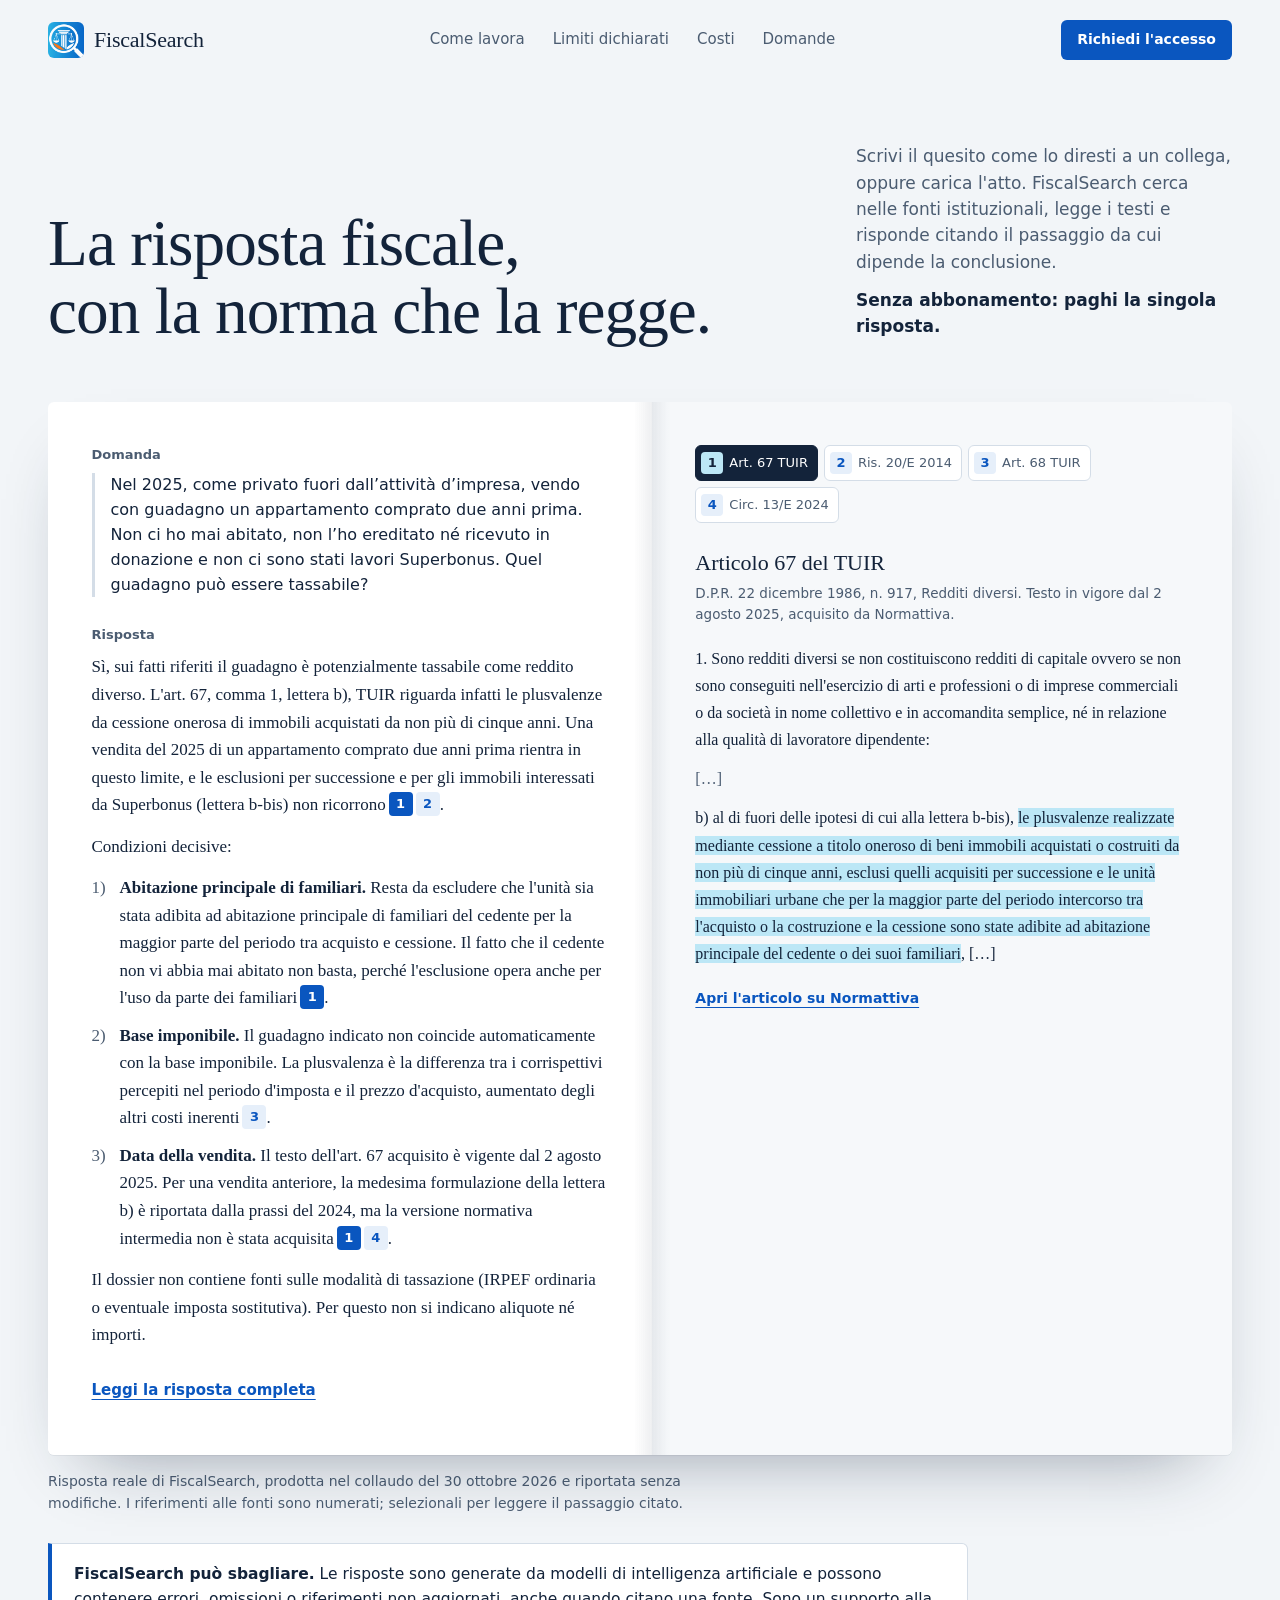
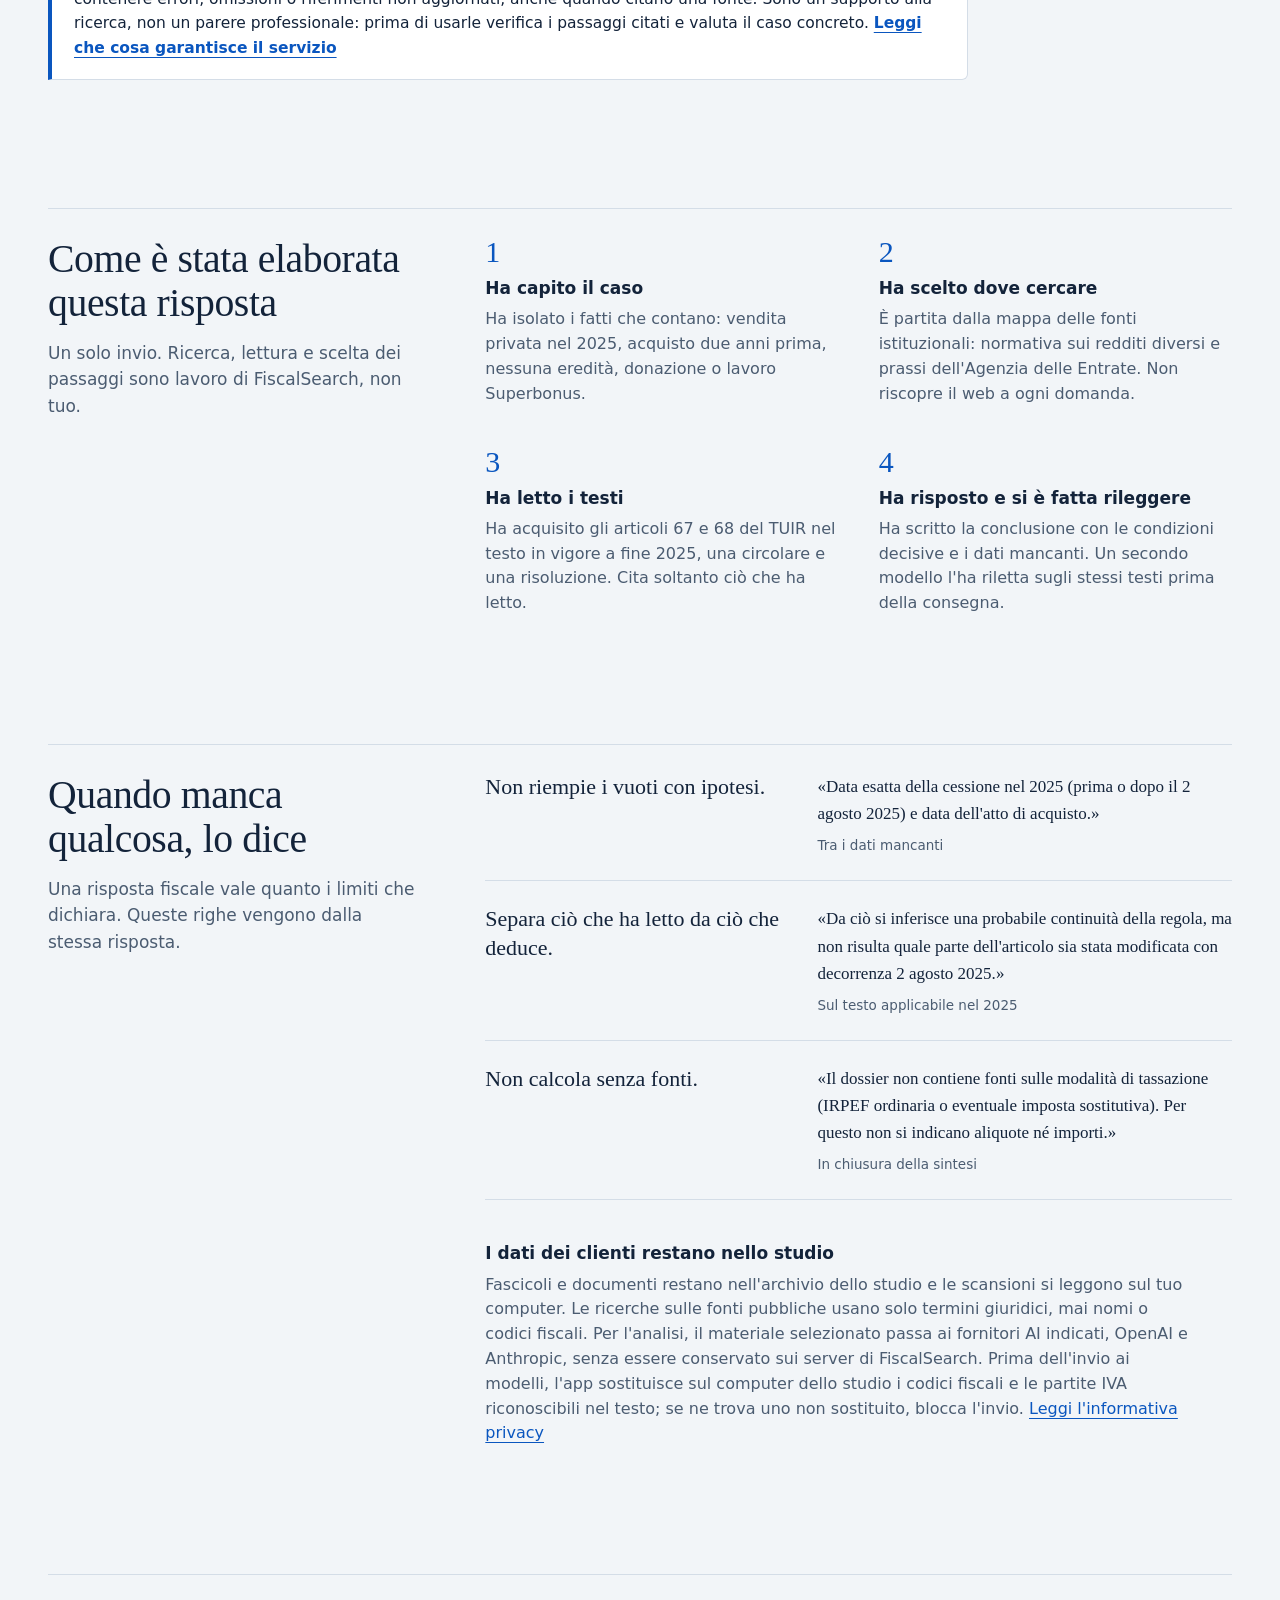
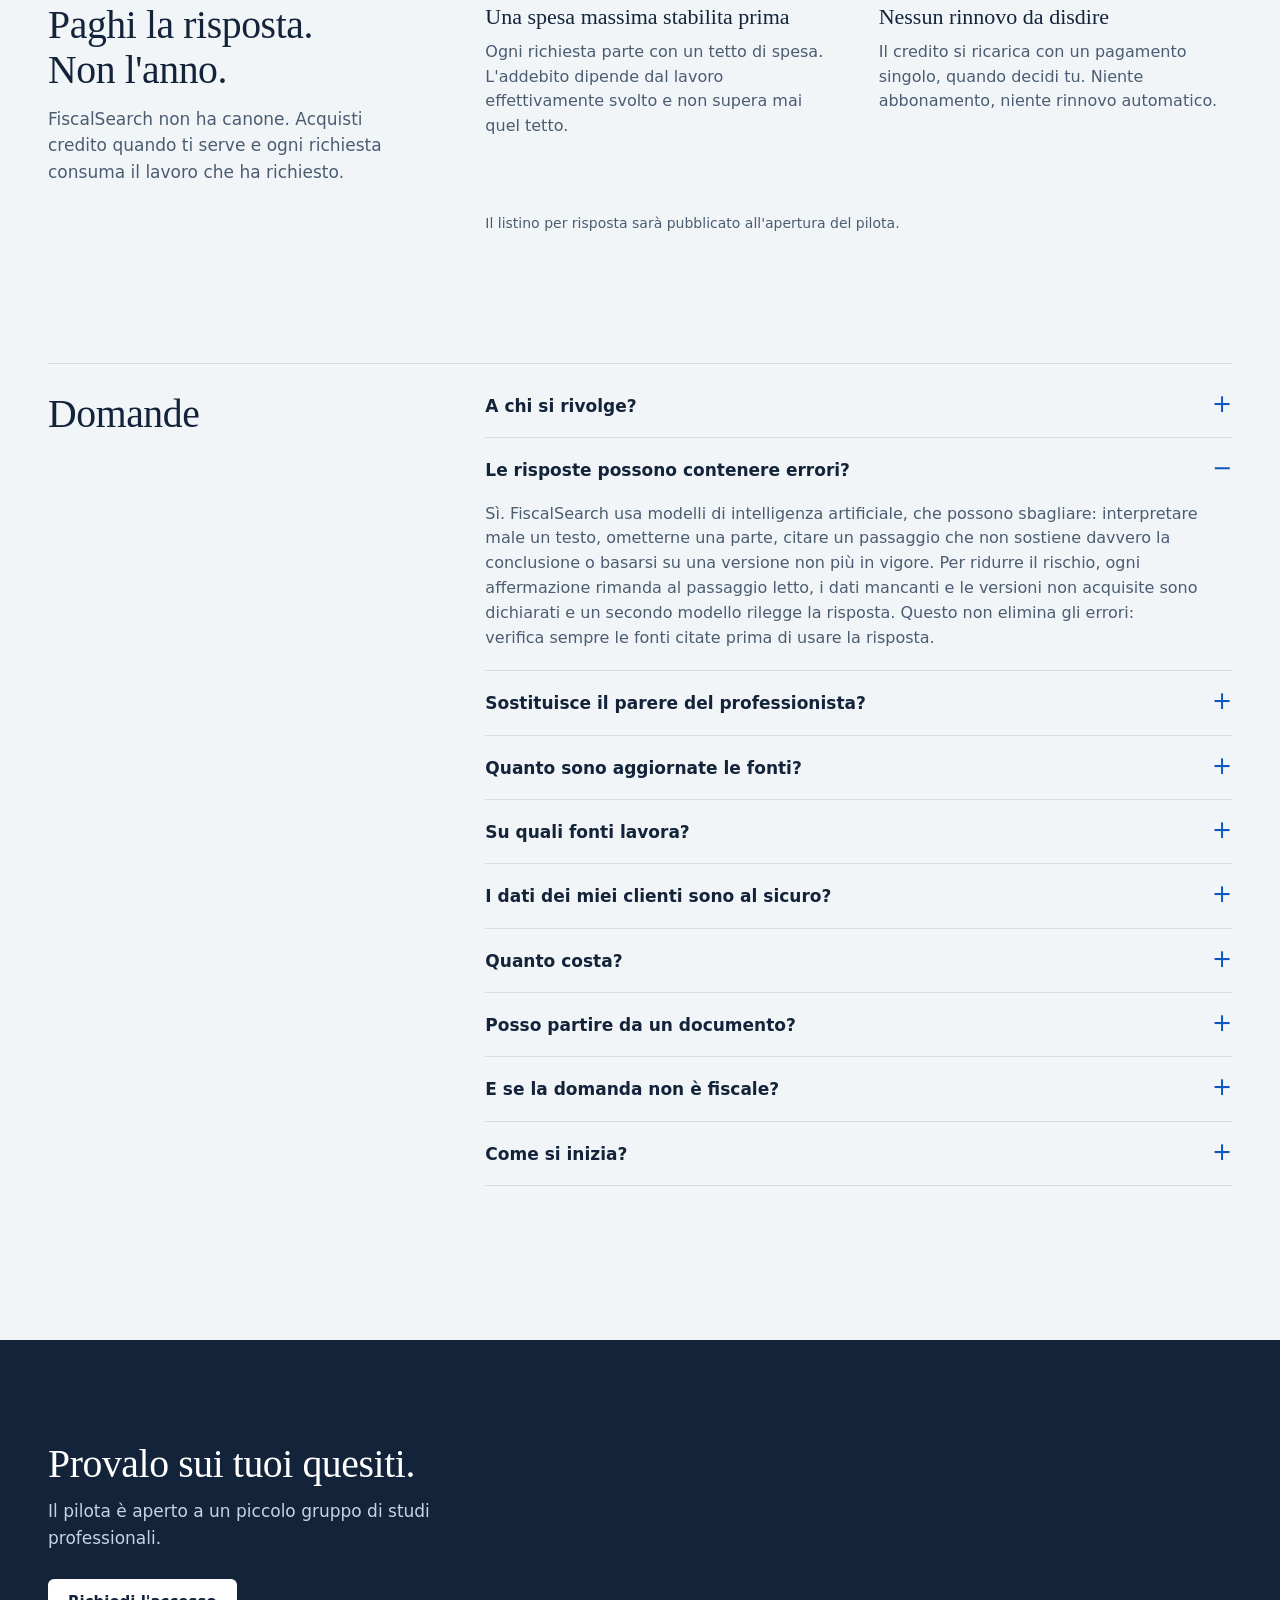
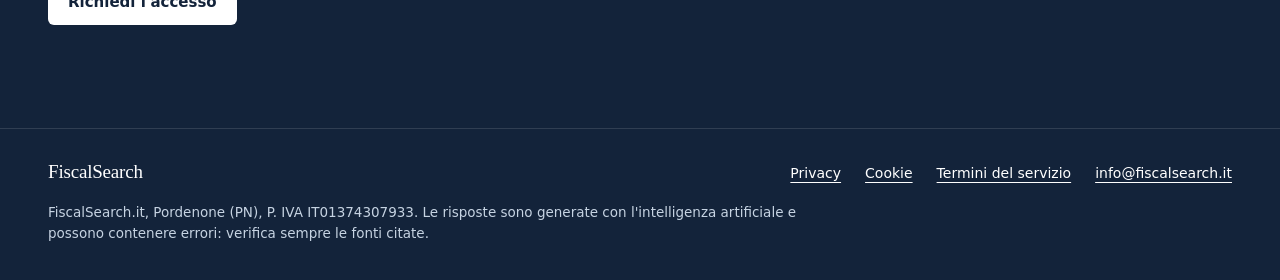
==== index.html @ 62ba6fc0 "Publish the FiscalSearch static landing" ====
<!doctype html>
<html lang="it">
<head>
  <meta charset="utf-8">
  <meta name="viewport" content="width=device-width, initial-scale=1">
  <meta name="color-scheme" content="light">
  <meta name="theme-color" content="#13233a">
  <meta name="description" content="FiscalSearch risponde ai quesiti fiscali cercando nelle fonti istituzionali e citando il passaggio di legge o di prassi da cui dipende la conclusione. Senza abbonamento.">
  <title>FiscalSearch | La risposta fiscale con la norma che la regge</title>
  <link rel="canonical" href="https://www.fiscalsearch.it/">
  <meta property="og:type" content="website">
  <meta property="og:locale" content="it_IT">
  <meta property="og:site_name" content="FiscalSearch">
  <meta property="og:title" content="FiscalSearch | La risposta fiscale con la norma che la regge">
  <meta property="og:description" content="Risposte ai quesiti fiscali con il passaggio di legge o di prassi citato accanto. Senza abbonamento.">
  <meta property="og:url" content="https://www.fiscalsearch.it/">
  <link rel="icon" href="assets/fiscalsearch.ico" sizes="any">
  <link rel="icon" href="assets/fiscalsearch-mark.png" type="image/png" sizes="256x256">
  <link rel="stylesheet" href="assets/landing.css">
  <script>document.documentElement.classList.add("js");</script>
  <script src="assets/landing.js" defer></script>
</head>
<body>
  <a class="skip-link" href="#contenuto">Vai al contenuto</a>

  <header class="site-header">
    <a class="brand" href="#inizio" aria-label="FiscalSearch, inizio pagina">
      <img src="assets/fiscalsearch-mark.png" width="36" height="36" alt="">
      <span>FiscalSearch</span>
    </a>
    <nav class="site-nav" aria-label="Sezioni della pagina">
      <a href="#metodo">Come lavora</a>
      <a href="#limiti">Limiti dichiarati</a>
      <a href="#costi">Costi</a>
      <a href="#domande">Domande</a>
    </nav>
    <a class="button button-small" href="#accesso">Richiedi l'accesso</a>
  </header>

  <main id="contenuto">
    <section class="hero" id="inizio" aria-labelledby="hero-title">
      <div class="hero-head">
        <h1 id="hero-title">La risposta fiscale,<br> con la norma che la regge.</h1>
        <div class="hero-lede">
          <p>Scrivi il quesito come lo diresti a un collega, oppure carica l'atto. FiscalSearch cerca nelle fonti istituzionali, legge i testi e risponde citando il passaggio da cui dipende la conclusione.</p>
          <p class="hero-price">Senza abbonamento: paghi la singola risposta.</p>
        </div>
      </div>

      <figure class="spread" aria-labelledby="spread-caption">
        <div class="spread-sheet">
        <article class="page page-answer" aria-label="Risposta d'esempio">
          <p class="page-label">Domanda</p>
          <blockquote class="question">
            <p>Nel 2025, come privato fuori dall’attività d’impresa, vendo con guadagno un appartamento comprato due anni prima. Non ci ho mai abitato, non l’ho ereditato né ricevuto in donazione e non ci sono stati lavori Superbonus. Quel guadagno può essere tassabile?</p>
          </blockquote>
          <p class="page-label">Risposta</p>
          <div class="answer">
            <p>Sì, sui fatti riferiti il guadagno è potenzialmente tassabile come reddito diverso. L'art. 67, comma 1, lettera b), TUIR riguarda infatti le plusvalenze da cessione onerosa di immobili acquistati da non più di cinque anni. Una vendita del 2025 di un appartamento comprato due anni prima rientra in questo limite, e le esclusioni per successione e per gli immobili interessati da Superbonus (lettera b-bis) non ricorrono<span class="cites"><button type="button" class="cite" data-source="1" aria-label="Fonte 1: articolo 67 TUIR">1</button><button type="button" class="cite" data-source="2" aria-label="Fonte 2: risoluzione 20/E del 2014">2</button></span>.</p>
            <p>Condizioni decisive:</p>
            <ol class="conditions"><li><strong>Abitazione principale di familiari.</strong> Resta da escludere che l'unità sia stata adibita ad abitazione principale di familiari del cedente per la maggior parte del periodo tra acquisto e cessione. Il fatto che il cedente non vi abbia mai abitato non basta, perché l'esclusione opera anche per l'uso da parte dei familiari<span class="cites"><button type="button" class="cite" data-source="1" aria-label="Fonte 1: articolo 67 TUIR">1</button></span>.</li><li><strong>Base imponibile.</strong> Il guadagno indicato non coincide automaticamente con la base imponibile. La plusvalenza è la differenza tra i corrispettivi percepiti nel periodo d'imposta e il prezzo d'acquisto, aumentato degli altri costi inerenti<span class="cites"><button type="button" class="cite" data-source="3" aria-label="Fonte 3: articolo 68 TUIR">3</button></span>.</li><li><strong>Data della vendita.</strong> Il testo dell'art. 67 acquisito è vigente dal 2 agosto 2025. Per una vendita anteriore, la medesima formulazione della lettera b) è riportata dalla prassi del 2024, ma la versione normativa intermedia non è stata acquisita<span class="cites"><button type="button" class="cite" data-source="1" aria-label="Fonte 1: articolo 67 TUIR">1</button><button type="button" class="cite" data-source="4" aria-label="Fonte 4: circolare 13/E del 2024">4</button></span>.</li></ol>
            <p>Il dossier non contiene fonti sulle modalità di tassazione (IRPEF ordinaria o eventuale imposta sostitutiva). Per questo non si indicano aliquote né importi.</p>
          </div>
          <button type="button" class="text-button" data-open="risposta-completa">Leggi la risposta completa</button>
        </article>

        <aside class="page page-source" id="fonte" aria-label="Fonti citate">
          <div class="source-tabs" role="tablist" aria-label="Fonti citate nella risposta">
            <button type="button" role="tab" id="tab-1" data-source="1" aria-selected="true" aria-controls="fonte-1"><span>1</span>Art. 67 TUIR</button>
            <button type="button" role="tab" id="tab-2" data-source="2" aria-selected="false" aria-controls="fonte-2" tabindex="-1"><span>2</span>Ris. 20/E 2014</button>
            <button type="button" role="tab" id="tab-3" data-source="3" aria-selected="false" aria-controls="fonte-3" tabindex="-1"><span>3</span>Art. 68 TUIR</button>
            <button type="button" role="tab" id="tab-4" data-source="4" aria-selected="false" aria-controls="fonte-4" tabindex="-1"><span>4</span>Circ. 13/E 2024</button>
          </div>

          <section class="source" id="fonte-1" role="tabpanel" aria-labelledby="tab-1" tabindex="0">
            <h3>Articolo 67 del TUIR</h3>
            <p class="source-meta">D.P.R. 22 dicembre 1986, n. 917, Redditi diversi. Testo in vigore dal 2 agosto 2025, acquisito da Normattiva.</p>
            <div class="law" lang="it">
              <p>1. Sono redditi diversi se non costituiscono redditi di capitale ovvero se non sono conseguiti nell'esercizio di arti e professioni o di imprese commerciali o da società in nome collettivo e in accomandita semplice, né in relazione alla qualità di lavoratore dipendente:</p>
              <p class="elision">[…]</p>
              <p>b) al di fuori delle ipotesi di cui alla lettera b-bis), <mark class="hl">le plusvalenze realizzate mediante cessione a titolo oneroso di beni immobili acquistati o costruiti da non più di cinque anni, esclusi quelli acquisiti per successione e le unità immobiliari urbane che per la maggior parte del periodo intercorso tra l'acquisto o la costruzione e la cessione sono state adibite ad abitazione principale del cedente o dei suoi familiari</mark>, […]</p>
            </div>
            <a class="source-link" href="https://www.normattiva.it/atto/caricaArticolo?art.versione=35&amp;art.idGruppo=7&amp;art.flagTipoArticolo=0&amp;art.codiceRedazionale=086U0917&amp;art.idArticolo=67&amp;art.idSottoArticolo=1&amp;art.idSottoArticolo1=10&amp;art.dataPubblicazioneGazzetta=1986-12-31&amp;art.progressivo=0&amp;" target="_blank" rel="noopener noreferrer">Apri l'articolo su Normattiva<span class="sr-only">, si apre in una nuova scheda</span></a>
          </section>

          <section class="source" id="fonte-2" role="tabpanel" aria-labelledby="tab-2" tabindex="0" hidden>
            <h3>Risoluzione n. 20/E del 14 febbraio 2014</h3>
            <p class="source-meta">Agenzia delle Entrate, pagina 6. Tassazione degli atti di risoluzione per mutuo consenso di una donazione.</p>
            <div class="law" lang="it">
              <p>Al riguardo, occorre, infatti, tener presente che, ai fini delle cessioni immobiliari, l’articolo 67, comma 1, lettera b), del TUIR, include fra i redditi diversi le plusvalenze realizzate mediante cessione a titolo oneroso di beni immobili acquistati o costruiti da non più di cinque anni, esclusi quelli acquisiti per successione, e purché le unità immobiliari urbane non siano state adibite ad abitazione principale del cedente o dei suoi familiari per la maggior parte del periodo intercorso fra l’acquisto, la costruzione e la cessione dell’immobile.</p>
              <p>Pertanto, determinare il momento dal quale decorrono gli effetti del ‘mutuo consenso’ ha una diretta incidenza sul momento in cui si considera acquisito l’immobile e, di conseguenza, <mark class="hl">sul calcolo del quinquennio di possesso trascorso il quale la plusvalenza immobiliare non è più soggetta a tassazione</mark>.</p>
            </div>
            <a class="source-link" href="https://www.agenziaentrate.gov.it/portale/documents/20143/303935/Risoluzione+20E+del+14+febbraio+2014_RIS+20e+del+14+02+14.pdf/0e5fd9b3-ec19-ecf3-5e16-4f3f5903809f" target="_blank" rel="noopener noreferrer">Apri la risoluzione (PDF)<span class="sr-only">, si apre in una nuova scheda</span></a>
          </section>

          <section class="source" id="fonte-3" role="tabpanel" aria-labelledby="tab-3" tabindex="0" hidden>
            <h3>Articolo 68 del TUIR</h3>
            <p class="source-meta">D.P.R. 22 dicembre 1986, n. 917, Plusvalenze. Testo in vigore dal 1° gennaio 2025, acquisito da Normattiva.</p>
            <div class="law" lang="it">
              <p>1. Le plusvalenze di cui alle lettere a), b) e b-bis) del comma 1 dell'articolo 67 sono costituite <mark class="hl">dalla differenza tra i corrispettivi percepiti nel periodo di imposta e il prezzo di acquisto o il costo di costruzione del bene ceduto, aumentato di ogni altro costo inerente al bene medesimo</mark>. […]</p>
            </div>
            <a class="source-link" href="https://www.normattiva.it/atto/caricaArticolo?art.versione=16&amp;art.idGruppo=7&amp;art.flagTipoArticolo=0&amp;art.codiceRedazionale=086U0917&amp;art.idArticolo=68&amp;art.idSottoArticolo=1&amp;art.idSottoArticolo1=10&amp;art.dataPubblicazioneGazzetta=1986-12-31&amp;art.progressivo=0&amp;" target="_blank" rel="noopener noreferrer">Apri l'articolo su Normattiva<span class="sr-only">, si apre in una nuova scheda</span></a>
          </section>

          <section class="source" id="fonte-4" role="tabpanel" aria-labelledby="tab-4" tabindex="0" hidden>
            <h3>Circolare n. 13/E del 13 giugno 2024</h3>
            <p class="source-meta">Agenzia delle Entrate, plusvalenze e Superbonus dopo la legge di bilancio 2024. Citata alle pagine 4, 5 e 9; qui la pagina 4.</p>
            <div class="law" lang="it">
              <p>[…] con il comma 64, lettera a), numero 1), è stabilito che la previsione dell’articolo 67, comma 1, lettera b), del TUIR – secondo cui costituiscono plusvalenze imponibili, tra le altre, quelle <mark class="hl">«realizzate mediante cessione a titolo oneroso di beni immobili acquistati o costruiti da non più di cinque anni»</mark> – si applica solo alle ipotesi diverse da quelle riconducibili alla nuova lettera b-bis), descritta nel punto successivo, del predetto articolo […]</p>
            </div>
            <a class="source-link" href="https://www.agenziaentrate.gov.it/portale/documents/20143/6193294/Circolare+plusvalenze+superbonus+n.+13+del+13+giugno+2024_.pdf/6aea10c1-d402-3204-eb3e-b8a64422a43d" target="_blank" rel="noopener noreferrer">Apri la circolare (PDF)<span class="sr-only">, si apre in una nuova scheda</span></a>
          </section>
        </aside>
        </div>

        <figcaption id="spread-caption">Risposta reale di FiscalSearch, prodotta nel collaudo del 30 ottobre 2026 e riportata senza modifiche. I riferimenti alle fonti sono numerati; selezionali per leggere il passaggio citato.</figcaption>
      </figure>

      <p class="disclaimer" role="note"><strong>FiscalSearch può sbagliare.</strong> Le risposte sono generate da modelli di intelligenza artificiale e possono contenere errori, omissioni o riferimenti non aggiornati, anche quando citano una fonte. Sono un supporto alla ricerca, non un parere professionale: prima di usarle verifica i passaggi citati e valuta il caso concreto. <a href="termini.html#risposte">Leggi che cosa garantisce il servizio</a></p>
    </section>

    <section class="section method" id="metodo" aria-labelledby="method-title">
      <div class="section-intro">
        <h2 id="method-title">Come è stata elaborata questa risposta</h2>
        <p>Un solo invio. Ricerca, lettura e scelta dei passaggi sono lavoro di FiscalSearch, non tuo.</p>
      </div>
      <ol class="steps">
        <li>
          <h3>Ha capito il caso</h3>
          <p>Ha isolato i fatti che contano: vendita privata nel 2025, acquisto due anni prima, nessuna eredità, donazione o lavoro Superbonus.</p>
        </li>
        <li>
          <h3>Ha scelto dove cercare</h3>
          <p>È partita dalla mappa delle fonti istituzionali: normativa sui redditi diversi e prassi dell'Agenzia delle Entrate. Non riscopre il web a ogni domanda.</p>
        </li>
        <li>
          <h3>Ha letto i testi</h3>
          <p>Ha acquisito gli articoli 67 e 68 del TUIR nel testo in vigore a fine 2025, una circolare e una risoluzione. Cita soltanto ciò che ha letto.</p>
        </li>
        <li>
          <h3>Ha risposto e si è fatta rileggere</h3>
          <p>Ha scritto la conclusione con le condizioni decisive e i dati mancanti. Un secondo modello l'ha riletta sugli stessi testi prima della consegna.</p>
        </li>
      </ol>
    </section>

    <section class="section limits" id="limiti" aria-labelledby="limits-title">
      <div class="section-intro">
        <h2 id="limits-title">Quando manca qualcosa, lo dice</h2>
        <p>Una risposta fiscale vale quanto i limiti che dichiara. Queste righe vengono dalla stessa risposta.</p>
      </div>
      <dl class="limits-list">
        <div>
          <dt>Non riempie i vuoti con ipotesi.</dt>
          <dd><q>Data esatta della cessione nel 2025 (prima o dopo il 2 agosto 2025) e data dell'atto di acquisto.</q><span>Tra i dati mancanti</span></dd>
        </div>
        <div>
          <dt>Separa ciò che ha letto da ciò che deduce.</dt>
          <dd><q>Da ciò si inferisce una probabile continuità della regola, ma non risulta quale parte dell'articolo sia stata modificata con decorrenza 2 agosto 2025.</q><span>Sul testo applicabile nel 2025</span></dd>
        </div>
        <div>
          <dt>Non calcola senza fonti.</dt>
          <dd><q>Il dossier non contiene fonti sulle modalità di tassazione (IRPEF ordinaria o eventuale imposta sostitutiva). Per questo non si indicano aliquote né importi.</q><span>In chiusura della sintesi</span></dd>
        </div>
      </dl>
      <div class="privacy">
        <h3>I dati dei clienti restano nello studio</h3>
        <p>Fascicoli e documenti restano nell'archivio dello studio e le scansioni si leggono sul tuo computer. Le ricerche sulle fonti pubbliche usano solo termini giuridici, mai nomi o codici fiscali. Per l'analisi, il materiale selezionato passa ai fornitori AI indicati, OpenAI e Anthropic, senza essere conservato sui server di FiscalSearch. Prima dell'invio ai modelli, l'app sostituisce sul computer dello studio i codici fiscali e le partite IVA riconoscibili nel testo; se ne trova uno non sostituito, blocca l'invio. <a href="privacy.html">Leggi l'informativa privacy</a></p>
      </div>
    </section>

    <section class="section costs" id="costi" aria-labelledby="costs-title">
      <div class="section-intro">
        <h2 id="costs-title">Paghi la risposta. Non l'anno.</h2>
        <p>FiscalSearch non ha canone. Acquisti credito quando ti serve e ogni richiesta consuma il lavoro che ha richiesto.</p>
      </div>
      <div class="cost-facts">
        <div>
          <h3>Una spesa massima stabilita prima</h3>
          <p>Ogni richiesta parte con un tetto di spesa. L'addebito dipende dal lavoro effettivamente svolto e non supera mai quel tetto.</p>
        </div>
        <div>
          <h3>Nessun rinnovo da disdire</h3>
          <p>Il credito si ricarica con un pagamento singolo, quando decidi tu. Niente abbonamento, niente rinnovo automatico.</p>
        </div>
      </div>
      <p class="cost-note">Il listino per risposta sarà pubblicato all'apertura del pilota.</p>
    </section>

    <section class="section faq" id="domande" aria-labelledby="faq-title">
      <div class="section-intro">
        <h2 id="faq-title">Domande</h2>
      </div>
      <div class="faq-list">
        <details name="faq">
          <summary>A chi si rivolge?</summary>
          <p>A Commercialisti, Avvocati e Consulenti del Lavoro che devono rispondere a un quesito fiscale con fonti verificabili. Il primo ambito è il diritto tributario italiano, con le fonti europee collegate. Il servizio è riservato a chi opera con partita IVA.</p>
        </details>
        <details name="faq" open>
          <summary>Le risposte possono contenere errori?</summary>
          <p>Sì. FiscalSearch usa modelli di intelligenza artificiale, che possono sbagliare: interpretare male un testo, ometterne una parte, citare un passaggio che non sostiene davvero la conclusione o basarsi su una versione non più in vigore. Per ridurre il rischio, ogni affermazione rimanda al passaggio letto, i dati mancanti e le versioni non acquisite sono dichiarati e un secondo modello rilegge la risposta. Questo non elimina gli errori: verifica sempre le fonti citate prima di usare la risposta.</p>
        </details>
        <details name="faq">
          <summary>Sostituisce il parere del professionista?</summary>
          <p>No. Prepara una risposta motivata e indica dove controllarla; la valutazione finale e la responsabilità verso il cliente restano del Professionista. Se la usi per un incarico, ricorda che la legge 132/2025, all'articolo 13, chiede di informare il cliente dell'uso di sistemi di intelligenza artificiale.</p>
        </details>
        <details name="faq">
          <summary>Quanto sono aggiornate le fonti?</summary>
          <p>Le norme sono lette dalle fonti ufficiali con la versione e la data di riferimento, per esempio «testo in vigore dal 2 agosto 2025». Se la versione applicabile alla data del caso non è stata acquisita, la risposta lo dice. Nessun archivio è garantito aggiornato al giorno: controlla la data indicata accanto a ogni fonte.</p>
        </details>
        <details name="faq">
          <summary>Su quali fonti lavora?</summary>
          <p>Normattiva e Gazzetta Ufficiale, Agenzia delle Entrate, Dipartimento delle Finanze, Agenzia delle Dogane e dei Monopoli, Agenzia delle Entrate-Riscossione, Corte costituzionale, Corte dei conti, giustizia tributaria di merito ed EUR-Lex. Ogni risposta dichiara quali testi ha letto e quali non ha potuto acquisire.</p>
        </details>
        <details name="faq">
          <summary>I dati dei miei clienti sono al sicuro?</summary>
          <p>Fascicoli e documenti restano nell'archivio sul computer dello studio. Per l'analisi, il quesito e i passaggi selezionati passano ai fornitori AI tramite le loro API commerciali, senza essere conservati sui server di FiscalSearch. Prima dell'invio ai modelli, l'app sostituisce sul computer dello studio i codici fiscali e le partite IVA riconoscibili nel testo; se ne trova uno non sostituito, blocca l'invio. Nomi e altri dati restano nel testo inviato. Le ricerche sulle fonti pubbliche usano solo termini giuridici. Ruoli, fornitori e tempi di conservazione sono descritti nell'<a href="privacy.html">informativa privacy</a>.</p>
        </details>
        <details name="faq">
          <summary>Quanto costa?</summary>
          <p>Paghi a consumo, con credito prepagato e senza abbonamento. Ogni richiesta ha un tetto di spesa e l'addebito non lo supera mai; una richiesta che si interrompe prima di interrogare i modelli non costa nulla. Il listino sarà pubblicato all'apertura del pilota.</p>
        </details>
        <details name="faq">
          <summary>Posso partire da un documento?</summary>
          <p>Sì: carichi l'atto o la scansione e scrivi che cosa ti serve. La lettura avviene sul tuo computer. Date e importi letti restano da confermare e non vengono adottati in automatico.</p>
        </details>
        <details name="faq">
          <summary>E se la domanda non è fiscale?</summary>
          <p>FiscalSearch la legge, si ferma e lo dice, senza avviare la ricerca.</p>
        </details>
        <details name="faq">
          <summary>Come si inizia?</summary>
          <p>Il pilota è aperto a un piccolo gruppo di studi. Scrivi a <a href="mailto:info@fiscalsearch.it">info@fiscalsearch.it</a>: ti rispondiamo con le istruzioni per installare l'app e acquistare il primo credito.</p>
        </details>
      </div>
    </section>

    <section class="access" id="accesso" aria-labelledby="access-title">
      <h2 id="access-title">Provalo sui tuoi quesiti.</h2>
      <p>Il pilota è aperto a un piccolo gruppo di studi professionali.</p>
      <a class="button button-light" href="mailto:info@fiscalsearch.it?subject=Accesso%20al%20pilota%20FiscalSearch">Richiedi l'accesso</a>
    </section>
  </main>

  <footer class="site-footer">
    <div class="footer-main">
      <a class="footer-brand" href="#inizio">FiscalSearch</a>
      <nav aria-label="Informazioni legali e contatti">
        <a href="privacy.html">Privacy</a>
        <a href="cookie.html">Cookie</a>
        <a href="termini.html">Termini del servizio</a>
        <a href="mailto:info@fiscalsearch.it">info@fiscalsearch.it</a>
      </nav>
    </div>
    <p class="footer-note">FiscalSearch.it, Pordenone (PN), P. IVA IT01374307933. Le risposte sono generate con l'intelligenza artificiale e possono contenere errori: verifica sempre le fonti citate.</p>
  </footer>

  <dialog class="full-answer" id="risposta-completa" aria-labelledby="full-answer-title">
    <div class="dialog-head">
      <h2 id="full-answer-title">Risposta completa</h2>
      <form method="dialog"><button class="text-button" type="submit">Chiudi</button></form>
    </div>
    <div class="dialog-body">
      <p class="dialog-question">Nel 2025, come privato fuori dall’attività d’impresa, vendo con guadagno un appartamento comprato due anni prima. Non ci ho mai abitato, non l’ho ereditato né ricevuto in donazione e non ci sono stati lavori Superbonus. Quel guadagno può essere tassabile?</p>
      <div class="answer answer-full">
            <p>Sì, sui fatti riferiti il guadagno è potenzialmente tassabile come reddito diverso. L'art. 67, comma 1, lettera b), TUIR riguarda infatti le plusvalenze da cessione onerosa di immobili acquistati da non più di cinque anni. Una vendita del 2025 di un appartamento comprato due anni prima rientra in questo limite, e le esclusioni per successione e per gli immobili interessati da Superbonus (lettera b-bis) non ricorrono<sup class="ref" title="articolo 67 TUIR e risoluzione 20/E del 2014">1, 2</sup>.</p>
            <p>Condizioni decisive:</p>
            <ol class="conditions"><li><strong>Abitazione principale di familiari.</strong> Resta da escludere che l'unità sia stata adibita ad abitazione principale di familiari del cedente per la maggior parte del periodo tra acquisto e cessione. Il fatto che il cedente non vi abbia mai abitato non basta, perché l'esclusione opera anche per l'uso da parte dei familiari<sup class="ref" title="articolo 67 TUIR">1</sup>.</li><li><strong>Base imponibile.</strong> Il guadagno indicato non coincide automaticamente con la base imponibile. La plusvalenza è la differenza tra i corrispettivi percepiti nel periodo d'imposta e il prezzo d'acquisto, aumentato degli altri costi inerenti<sup class="ref" title="articolo 68 TUIR">3</sup>.</li><li><strong>Data della vendita.</strong> Il testo dell'art. 67 acquisito è vigente dal 2 agosto 2025. Per una vendita anteriore, la medesima formulazione della lettera b) è riportata dalla prassi del 2024, ma la versione normativa intermedia non è stata acquisita<sup class="ref" title="articolo 67 TUIR e circolare 13/E del 2024">1, 4</sup>.</li></ol>
            <p>Il dossier non contiene fonti sulle modalità di tassazione (IRPEF ordinaria o eventuale imposta sostitutiva). Per questo non si indicano aliquote né importi.</p>
            <h3>Rientro della vendita nella fattispecie imponibile (art. 67, comma 1, lett. b, TUIR)</h3>
            <p>Regola documentata: sono redditi diversi, se non conseguiti nell'esercizio di imprese commerciali, arti e professioni o in relazione alla qualità di lavoratore dipendente, le plusvalenze realizzate mediante cessione a titolo oneroso di beni immobili acquistati o costruiti da non più di cinque anni<sup class="ref" title="articolo 67 TUIR">1</sup>. La regola vale al di fuori delle ipotesi della lettera b-bis), che riguarda gli immobili su cui sono stati eseguiti interventi Superbonus.</p>
            <p>Sono esclusi:</p>
            <ul><li>gli immobili acquisiti per successione;</li><li>le unità immobiliari urbane adibite ad abitazione principale del cedente o dei suoi familiari per la maggior parte del periodo tra acquisto o costruzione e cessione.</li></ul>
            <p>La prassi dell'Agenzia collega al momento dell'acquisto la decorrenza del quinquennio, trascorso il quale la plusvalenza non è più soggetta a tassazione<sup class="ref" title="risoluzione 20/E del 2014">2</sup>.</p>
            <p>Applicazione ai fatti dichiarati dall'utente:</p>
            <ul><li>vendita privata, fuori dall'attività d'impresa;</li><li>acquisto a titolo oneroso circa due anni prima;</li><li>nessuna successione o donazione, quindi non rileva la regola sulla decorrenza dal donante;</li><li>nessun intervento Superbonus, quindi si applica la lettera b) e non la b-bis).</li></ul>
            <p>Il requisito temporale risulta soddisfatto. L'unica esclusione ancora aperta è quella dell'abitazione principale di familiari, perché l'utente riferisce solo di non avervi abitato personalmente.</p>
            <p>Conseguenza pratica: se l'immobile non è stato abitazione principale di familiari per la maggior parte del periodo di possesso, la plusvalenza è imponibile come reddito diverso. Se invece lo è stato, opera l'esclusione e il guadagno non rientra nella lettera b).</p>
            <h3>Determinazione della plusvalenza e periodo d'imposta (art. 68, comma 1, TUIR)</h3>
            <p>Regola documentata: per le plusvalenze della lettera b), la base è la differenza tra i corrispettivi percepiti nel periodo d'imposta e il prezzo di acquisto o il costo di costruzione, aumentato di ogni altro costo inerente al bene<sup class="ref" title="articolo 68 TUIR">3</sup>. La regola speciale sul costo del donante non rileva, perché l'immobile è stato acquistato a titolo oneroso. Non rilevano nemmeno le regole sulle spese Superbonus, che riguardano la sola lettera b-bis).</p>
            <p>Applicazione: il guadagno indicato dal cliente va ricostruito su base documentale, cioè prezzo di cessione percepito meno prezzo d'acquisto e costi inerenti al bene. Il riferimento ai corrispettivi «percepiti nel periodo d'imposta» rende rilevante anche il momento dell'incasso.</p>
            <p>Inferenza dal testo: se parte del prezzo fosse incassata dopo il 2025, la quota imputabile al periodo d'imposta 2025 andrebbe verificata.</p>
            <p>Conseguenza pratica: servono atto di acquisto, atto di vendita, prove degli incassi e giustificativi dei costi inerenti. Quali costi siano qualificabili come «inerenti» non è specificato dalle evidenze acquisite.</p>
            <h3>Testo applicabile nel 2025</h3>
            <p>Il testo dell'art. 67 acquisito è indicato come vigente dal 2 agosto 2025 al 31 dicembre 2025<sup class="ref" title="articolo 67 TUIR">1</sup>. Il testo dell'art. 68 è indicato come vigente dal 1° gennaio 2025 al 31 dicembre 2025<sup class="ref" title="articolo 68 TUIR">3</sup>.</p>
            <p>Per una cessione tra il 1° gennaio e il 1° agosto 2025, la versione dell'art. 67 allora vigente non è nel dossier. La circolare dell'Agenzia del 2024 riporta per la lettera b) la stessa formulazione rilevante del testo acquisito, introdotta con la legge di bilancio 2024: quinquennio, esclusione per successione e per abitazione principale del cedente o dei familiari<sup class="ref" title="circolare 13/E del 2024">4</sup>. Da ciò si inferisce una probabile continuità della regola, ma non risulta quale parte dell'articolo sia stata modificata con decorrenza 2 agosto 2025.</p>
            <p>Conseguenza pratica: per vendite dal 2 agosto 2025 la conclusione poggia direttamente sul testo acquisito. Per vendite anteriori è sostenuta dalla prassi, ma va confermata con la versione storica della norma. Il nuovo Testo unico delle imposte sui redditi si applica, secondo il registro, dal 2027 e non incide su una cessione del 2025.</p>
            <h3>Dati mancanti</h3>
            <ul><li>Se l'appartamento sia stato adibito ad abitazione principale di familiari del cedente per la maggior parte del periodo tra acquisto e cessione.</li><li>Data esatta della cessione nel 2025 (prima o dopo il 2 agosto 2025) e data dell'atto di acquisto.</li><li>Corrispettivi effettivamente percepiti nel 2025, prezzo d'acquisto e costi inerenti documentati.</li></ul>
            <h3>Alternative</h3>
            <ul><li>Immobile mai adibito ad abitazione principale di familiari per la maggior parte del periodo: la plusvalenza, determinata ai sensi dell'art. 68, è reddito diverso imponibile<sup class="ref" title="articolo 67 TUIR e articolo 68 TUIR">1, 3</sup>.</li><li>Immobile adibito ad abitazione principale di familiari per la maggior parte del periodo tra acquisto e cessione: opera l'esclusione della lettera b) e la plusvalenza non è imponibile a questo titolo<sup class="ref" title="articolo 67 TUIR">1</sup>.</li></ul>
            <h3>Passi successivi</h3>
            <ul><li>Accertare l'eventuale uso dell'immobile come abitazione principale di familiari e la durata di tale uso rispetto al periodo di possesso.</li><li>Acquisire atti di acquisto e vendita, prova degli incassi e giustificativi dei costi inerenti per determinare la plusvalenza.</li><li>Confrontare la data della cessione con il testo dell'art. 67 TUIR vigente a quella data.</li><li>Verificare la disciplina delle modalità di tassazione (IRPEF ordinaria o imposta sostitutiva) prima di quantificare l'imposta.</li></ul>
      </div>
      <h3>Fonti citate</h3>
      <ol class="dialog-sources">
        <li>Articolo 67 del TUIR, testo in vigore dal 2 agosto 2025 (Normattiva).</li>
        <li>Agenzia delle Entrate, risoluzione n. 20/E del 14 febbraio 2014, pagina 6.</li>
        <li>Articolo 68 del TUIR, testo in vigore dal 1° gennaio 2025 (Normattiva).</li>
        <li>Agenzia delle Entrate, circolare n. 13/E del 13 giugno 2024, pagine 4, 5 e 9.</li>
      </ol>
      <p class="dialog-note">Risposta prodotta nel collaudo del 30 ottobre 2026 e riportata senza modifiche; i riferimenti alle fonti sono numerati. Come ogni risposta generata con l'intelligenza artificiale, può contenere errori e va verificata sulle fonti prima dell'uso.</p>
    </div>
  </dialog>
</body>
</html>
---- assets/landing.css ----
:root {
  --paper: #f2f5f8;
  --sheet: #ffffff;
  --law: #f6f8fa;
  --ink: #13233a;
  --ink-soft: #4b5c71;
  --rule: #d4dde7;
  --blue: #0a56bf;
  --blue-deep: #083f8e;
  --blue-tint: #e6effa;
  --marker: #bce7f6;
  --focus: #0b7c99;
  --serif: Georgia, "Times New Roman", Times, serif;
  --sans: "Segoe UI", system-ui, -apple-system, "Helvetica Neue", Arial, sans-serif;
  --gutter: clamp(16px, 4vw, 48px);
  --width: 1240px;
  --answer-share: 51%;
}

* { box-sizing: border-box; }
html { scroll-behavior: smooth; scroll-padding-top: 16px; -webkit-text-size-adjust: 100%; }
body { margin: 0; background: var(--paper); color: var(--ink); font: 16px/1.55 var(--sans); }
h1, h2, h3, p, ol, ul, dl, dd, blockquote, figure { margin: 0; }
ol, ul { padding: 0; }
a { color: var(--blue); text-underline-offset: 4px; }
a:hover { color: var(--blue-deep); }
button { font: inherit; color: inherit; cursor: pointer; }
img { display: block; }
:focus-visible { outline: 3px solid var(--focus); outline-offset: 2px; }
::selection { background: var(--blue-tint); }
[hidden] { display: none !important; }
.sr-only { position: absolute; width: 1px; height: 1px; overflow: hidden; clip-path: inset(50%); white-space: nowrap; }
.skip-link { position: fixed; top: 10px; left: 10px; z-index: 20; padding: 10px 16px; border-radius: 6px; background: var(--ink); color: #fff; transform: translateY(-160%); }
.skip-link:focus { transform: none; color: #fff; }

.button {
  display: inline-flex;
  align-items: center;
  justify-content: center;
  min-height: 46px;
  padding: 0 20px;
  border-radius: 6px;
  background: var(--blue);
  color: #fff;
  font-weight: 600;
  font-size: 15px;
  text-decoration: none;
  white-space: nowrap;
}
.button:hover { background: var(--blue-deep); color: #fff; }
.button-small { min-height: 40px; padding: 0 16px; font-size: 14px; }
.button-light { background: #fff; color: var(--ink); }
.button-light:hover { background: var(--blue-tint); color: var(--ink); }
.text-button { padding: 10px 0; border: 0; background: none; color: var(--blue); font-weight: 600; font-size: 15px; text-decoration: underline; text-underline-offset: 4px; }
.text-button:hover { color: var(--blue-deep); }

/* Header */
.site-header {
  display: flex;
  align-items: center;
  justify-content: space-between;
  gap: 24px;
  width: min(100% - 2 * var(--gutter), var(--width));
  margin: 0 auto;
  padding: 18px 0;
}
.brand { display: inline-flex; align-items: center; gap: 10px; color: var(--ink); text-decoration: none; }
.brand:hover { color: var(--ink); }
.brand img { width: 36px; height: 36px; border-radius: 6px; }
.brand span, .footer-brand { font-family: var(--serif); font-size: 22px; letter-spacing: -0.01em; }
.site-nav { display: flex; gap: 28px; }
.site-nav a { padding: 10px 0; color: var(--ink-soft); font-size: 15px; text-decoration: none; }
.site-nav a:hover { color: var(--ink); text-decoration: underline; }

/* Hero */
.hero { width: min(100% - 2 * var(--gutter), var(--width)); margin: 0 auto; padding-top: clamp(28px, 5vw, 64px); }
.hero-head { display: grid; grid-template-columns: minmax(0, 8fr) minmax(0, 4fr); align-items: end; gap: 24px 56px; }
.hero h1 {
  font-family: var(--serif);
  font-weight: 400;
  font-size: clamp(38px, 5.1vw, 68px);
  line-height: 1.04;
  letter-spacing: -0.015em;
  text-wrap: balance;
}
.hero-lede { padding-bottom: 6px; color: var(--ink-soft); font-size: 17px; }
.hero-lede p { max-width: 40ch; }
.hero-price { margin-top: 12px; color: var(--ink); font-weight: 600; }

/* The spread: answer on the left, cited law on the right */
.spread { margin-top: clamp(32px, 4.5vw, 56px); }
.spread-sheet {
  position: relative;
  display: grid;
  grid-template-columns: var(--answer-share) 1fr;
  border-radius: 6px;
  background: linear-gradient(to right, var(--sheet) 0 var(--answer-share), var(--law) var(--answer-share));
  box-shadow: 0 1px 0 rgba(19, 35, 58, 0.06), 0 34px 70px -38px rgba(19, 35, 58, 0.45);
}
.spread-sheet::after {
  position: absolute;
  top: 0;
  bottom: 0;
  left: var(--answer-share);
  width: 36px;
  margin-left: -18px;
  background: linear-gradient(to right, transparent, rgba(19, 35, 58, 0.07) 50%, transparent);
  content: "";
  pointer-events: none;
}
.page { min-width: 0; padding: clamp(24px, 3.4vw, 48px); }
.page > * { max-width: 68ch; }
.page-label { margin-bottom: 8px; color: var(--ink-soft); font-size: 13px; font-weight: 600; }
.question { margin-bottom: 28px; padding-left: 16px; border-left: 3px solid var(--rule); font-size: 16px; line-height: 1.55; }
.answer { font-family: var(--serif); font-size: 17px; line-height: 1.62; }
.answer p + p, .answer p + ol, .answer ol + p, .answer p + ul, .answer ul + p { margin-top: 14px; }
.answer ol.conditions { counter-reset: condition; list-style: none; }
.answer ol.conditions li { position: relative; padding-left: 28px; counter-increment: condition; }
.answer ol.conditions li + li { margin-top: 10px; }
.answer ol.conditions li::before { position: absolute; left: 0; color: var(--ink-soft); content: counter(condition) ")"; }
.page-answer .text-button { margin-top: 20px; }

.cites { white-space: nowrap; }
.cite {
  min-width: 24px;
  height: 24px;
  margin-left: 3px;
  padding: 0 6px;
  border: 0;
  border-radius: 4px;
  background: var(--blue-tint);
  color: var(--blue);
  font: 700 13px/24px var(--sans);
  vertical-align: 0.15em;
  transition: background-color 200ms ease, color 200ms ease;
}
.cite:hover { background: #d3e2f7; }
.cite.is-active { background: var(--blue); color: #fff; }

.page-source { align-self: start; position: sticky; top: 16px; }
.source-tabs { display: flex; flex-wrap: wrap; gap: 6px; margin-bottom: 26px; }
.source-tabs [role="tab"] {
  display: inline-flex;
  align-items: center;
  gap: 6px;
  min-height: 36px;
  padding: 0 9px 0 5px;
  border: 1px solid var(--rule);
  border-radius: 6px;
  background: var(--sheet);
  color: var(--ink-soft);
  font-size: 13px;
}
.source-tabs [role="tab"] span { display: inline-grid; place-items: center; width: 22px; height: 22px; border-radius: 4px; background: var(--blue-tint); color: var(--blue); font-weight: 700; }
.source-tabs [role="tab"]:hover { border-color: var(--ink-soft); color: var(--ink); }
.source-tabs [aria-selected="true"] { border-color: var(--ink); background: var(--ink); color: #fff; }
.source-tabs [aria-selected="true"]:hover { color: #fff; }
.source-tabs [aria-selected="true"] span { background: var(--marker); color: var(--ink); }
.source h3 { font-family: var(--serif); font-size: 22px; font-weight: 400; line-height: 1.25; }
.source-meta { margin-top: 6px; color: var(--ink-soft); font-size: 13.5px; }
.law { margin-top: 20px; font-family: var(--serif); font-size: 16px; line-height: 1.7; }
.law p + p { margin-top: 12px; }
.law .elision { color: var(--ink-soft); }
.source-link { display: inline-block; margin-top: 20px; font-size: 14px; font-weight: 600; }

.hl {
  padding: 1px 0;
  background-color: transparent;
  background-image: linear-gradient(var(--marker), var(--marker));
  background-repeat: no-repeat;
  background-size: 100% 100%;
  color: inherit;
}
.js .source .hl { background-size: 0% 100%; transition: background-size 1500ms cubic-bezier(0.3, 0.6, 0.3, 1); }
.js .source.is-lit .hl { background-size: 100% 100%; }

.spread figcaption { max-width: 72ch; margin-top: 16px; color: var(--ink-soft); font-size: 14px; }

/* Sections */
.section {
  display: grid;
  grid-template-columns: minmax(0, 4fr) minmax(0, 8fr);
  gap: 28px 64px;
  width: min(100% - 2 * var(--gutter), var(--width));
  margin: clamp(80px, 10vw, 136px) auto 0;
  padding-top: 28px;
  border-top: 1px solid var(--rule);
}
.section-intro h2, .access h2 { font-family: var(--serif); font-weight: 400; font-size: clamp(28px, 3.1vw, 40px); line-height: 1.12; letter-spacing: -0.01em; text-wrap: balance; }
.section-intro p { max-width: 34ch; margin-top: 14px; color: var(--ink-soft); font-size: 17px; }
.section > :not(.section-intro) { grid-column: 2; }

.steps { display: grid; grid-template-columns: repeat(2, minmax(0, 1fr)); gap: 40px; counter-reset: step; list-style: none; }
.steps li { counter-increment: step; }
.steps li::before { display: block; margin-bottom: 8px; color: var(--blue); font: 30px/1 var(--serif); content: counter(step); }
.steps h3, .privacy h3 { font-size: 17px; font-weight: 600; }
.steps p { margin-top: 6px; color: var(--ink-soft); }

.limits-list > div { display: grid; grid-template-columns: minmax(0, 5fr) minmax(0, 7fr); gap: 12px 36px; padding: 24px 0; border-bottom: 1px solid var(--rule); }
.limits-list > div:first-child { padding-top: 0; }
.limits-list dt { font-family: var(--serif); font-size: 22px; line-height: 1.3; }
.limits-list q { font-family: var(--serif); font-size: 17px; line-height: 1.6; quotes: "«" "»"; }
.limits-list dd span { display: block; margin-top: 8px; color: var(--ink-soft); font-size: 13.5px; }
.privacy { margin-top: 12px; }
.privacy p { max-width: 70ch; margin-top: 6px; color: var(--ink-soft); }

.cost-facts { display: grid; grid-template-columns: repeat(2, minmax(0, 1fr)); gap: 40px; }
.cost-facts h3 { font-family: var(--serif); font-size: 22px; font-weight: 400; line-height: 1.3; }
.cost-facts p { margin-top: 8px; color: var(--ink-soft); }
.cost-note { color: var(--ink-soft); font-size: 14px; }

.faq-list details { border-bottom: 1px solid var(--rule); }
.faq-list details:first-child summary { padding-top: 0; }
.faq-list summary { display: flex; align-items: baseline; justify-content: space-between; gap: 20px; padding: 18px 0; font-size: 17px; font-weight: 600; list-style: none; cursor: pointer; }
.faq-list summary::-webkit-details-marker { display: none; }
.faq-list summary::after { flex: none; color: var(--blue); font: 400 24px/1 var(--sans); content: "+"; }
.faq-list details[open] summary::after { content: "−"; }
.faq-list details p { max-width: 70ch; padding-bottom: 20px; color: var(--ink-soft); }

/* Closing band and footer */
.access {
  margin-top: clamp(96px, 12vw, 160px);
  padding: clamp(56px, 8vw, 104px) max(var(--gutter), calc((100% - var(--width)) / 2));
  background: var(--ink);
  color: #fff;
}
.access p { max-width: 46ch; margin-top: 12px; color: #c6d3e2; font-size: 17px; }
.access .button { margin-top: 28px; }
.site-footer {
  padding: 28px max(var(--gutter), calc((100% - var(--width)) / 2)) 36px;
  border-top: 1px solid rgba(255, 255, 255, 0.12);
  background: var(--ink);
  color: #c6d3e2;
  font-size: 14px;
}
.footer-main { display: flex; flex-wrap: wrap; align-items: baseline; justify-content: space-between; gap: 12px 32px; }
.footer-brand { color: #fff; font-size: 19px; text-decoration: none; }
.footer-main nav { display: flex; flex-wrap: wrap; gap: 6px 24px; }
.site-footer a { color: #fff; }
.site-footer a:hover { color: var(--marker); }
.footer-note { max-width: 90ch; margin-top: 16px; font-size: 13.5px; }

/* Disclaimer under the sample answer */
.disclaimer {
  max-width: 920px;
  margin-top: 28px;
  padding: 18px 22px;
  border: 1px solid var(--rule);
  border-left: 4px solid var(--blue);
  border-radius: 0 6px 6px 0;
  background: var(--sheet);
  font-size: 15.5px;
  line-height: 1.6;
}
.disclaimer a { font-weight: 600; }

/* Legal pages */
.header-back { padding: 10px 0; font-size: 15px; font-weight: 600; }
.legal { width: min(100% - 2 * var(--gutter), 78ch); margin: clamp(24px, 5vw, 56px) auto clamp(80px, 10vw, 120px); }
.legal h1 { font-family: var(--serif); font-weight: 400; font-size: clamp(32px, 4vw, 46px); line-height: 1.1; letter-spacing: -0.01em; text-wrap: balance; }
.legal-updated { margin-top: 10px; color: var(--ink-soft); font-size: 14px; }
.legal-summary { margin-top: 28px; padding: 18px 22px; border-left: 4px solid var(--blue); border-radius: 0 6px 6px 0; background: var(--sheet); }
.legal h2 { margin-top: 44px; font-family: var(--serif); font-weight: 400; font-size: 24px; line-height: 1.25; scroll-margin-top: 16px; }
.legal h3 { margin-top: 24px; font-size: 16px; font-weight: 600; }
.legal .legal-summary h2 { margin-top: 0; font: 600 16px/1.4 var(--sans); }
.legal .legal-summary > ul { margin-top: 8px; }
.legal p, .legal ul, .legal ol, .legal .table-scroll, .legal address { margin-top: 12px; }
.legal address { font-style: normal; }
.legal ul, .legal ol { padding-left: 22px; }
.legal li + li { margin-top: 6px; }
.legal-toc { margin-top: 28px; padding-top: 18px; border-top: 1px solid var(--rule); font-size: 15px; }
.legal-toc ol { columns: 2; column-gap: 32px; }
.legal-toc li { break-inside: avoid; }
.table-scroll { overflow-x: auto; }
.legal table { width: 100%; min-width: 520px; border-collapse: collapse; background: var(--sheet); font-size: 15px; }
.legal th, .legal td { padding: 10px 12px; border: 1px solid var(--rule); text-align: left; vertical-align: top; }
.legal thead th { background: var(--law); font-weight: 600; }
.legal-note { color: var(--ink-soft); font-size: 14px; }

/* Full answer */
.full-answer {
  width: min(760px, 100% - 32px);
  max-height: min(88vh, 900px);
  padding: 0;
  border: 0;
  border-radius: 8px;
  background: var(--sheet);
  color: var(--ink);
  box-shadow: 0 30px 80px -20px rgba(19, 35, 58, 0.5);
}
.full-answer[open] { display: flex; flex-direction: column; }
.full-answer::backdrop { background: rgba(19, 35, 58, 0.55); }
.dialog-head { display: flex; align-items: center; justify-content: space-between; gap: 16px; padding: 12px clamp(20px, 4vw, 36px); border-bottom: 1px solid var(--rule); }
.dialog-head h2 { font-family: var(--serif); font-size: 22px; font-weight: 400; }
.dialog-body { overflow: auto; padding: 24px clamp(20px, 4vw, 36px) 36px; }
.dialog-question { padding-left: 16px; border-left: 3px solid var(--rule); }
.answer-full { margin-top: 24px; }
.answer-full h3, .dialog-body > h3 { margin-top: 28px; font: 600 16px/1.4 var(--sans); }
.answer-full h3 + p, .answer-full h3 + ul { margin-top: 8px; }
.answer-full ul, .dialog-sources { padding-left: 22px; }
.answer-full li + li, .dialog-sources li + li { margin-top: 6px; }
.ref { margin-left: 2px; color: var(--blue); font: 700 11px/1 var(--sans); }
.dialog-sources { margin-top: 8px; font-size: 15px; }
.dialog-note { margin-top: 20px; color: var(--ink-soft); font-size: 14px; }

/* Responsive */
@media (max-width: 1080px) {
  .hero-head { grid-template-columns: 1fr; }
  .hero-lede p { max-width: 60ch; }
  .section { grid-template-columns: 1fr; }
  .section > :not(.section-intro) { grid-column: 1; }
  .section-intro p { max-width: 60ch; }
}
@media (max-width: 860px) {
  .site-nav { display: none; }
  .spread-sheet { grid-template-columns: 1fr; background: var(--sheet); }
  .spread-sheet::after { display: none; }
  .page-source { position: static; border-top: 1px solid var(--rule); border-radius: 0 0 6px 6px; background: linear-gradient(to bottom, rgba(19, 35, 58, 0.06), transparent 18px), var(--law); }
  .limits-list > div { grid-template-columns: 1fr; }
}
@media (max-width: 600px) {
  .brand span { font-size: 20px; }
  .button-small { padding: 0 12px; }
  .steps, .cost-facts { grid-template-columns: 1fr; gap: 28px; }
  .answer { font-size: 16.5px; }
  .limits-list dt { font-size: 20px; }
  .legal-toc ol { columns: 1; }
  .legal table { min-width: 0; font-size: 14px; }
  .legal th, .legal td { padding: 8px; }
}
@media (pointer: coarse) {
  .cite { min-width: 30px; height: 28px; line-height: 28px; }
}
@media (prefers-reduced-motion: reduce) {
  html { scroll-behavior: auto; }
  .js .source .hl { background-size: 100% 100%; transition: none; }
  .cite { transition: none; }
}
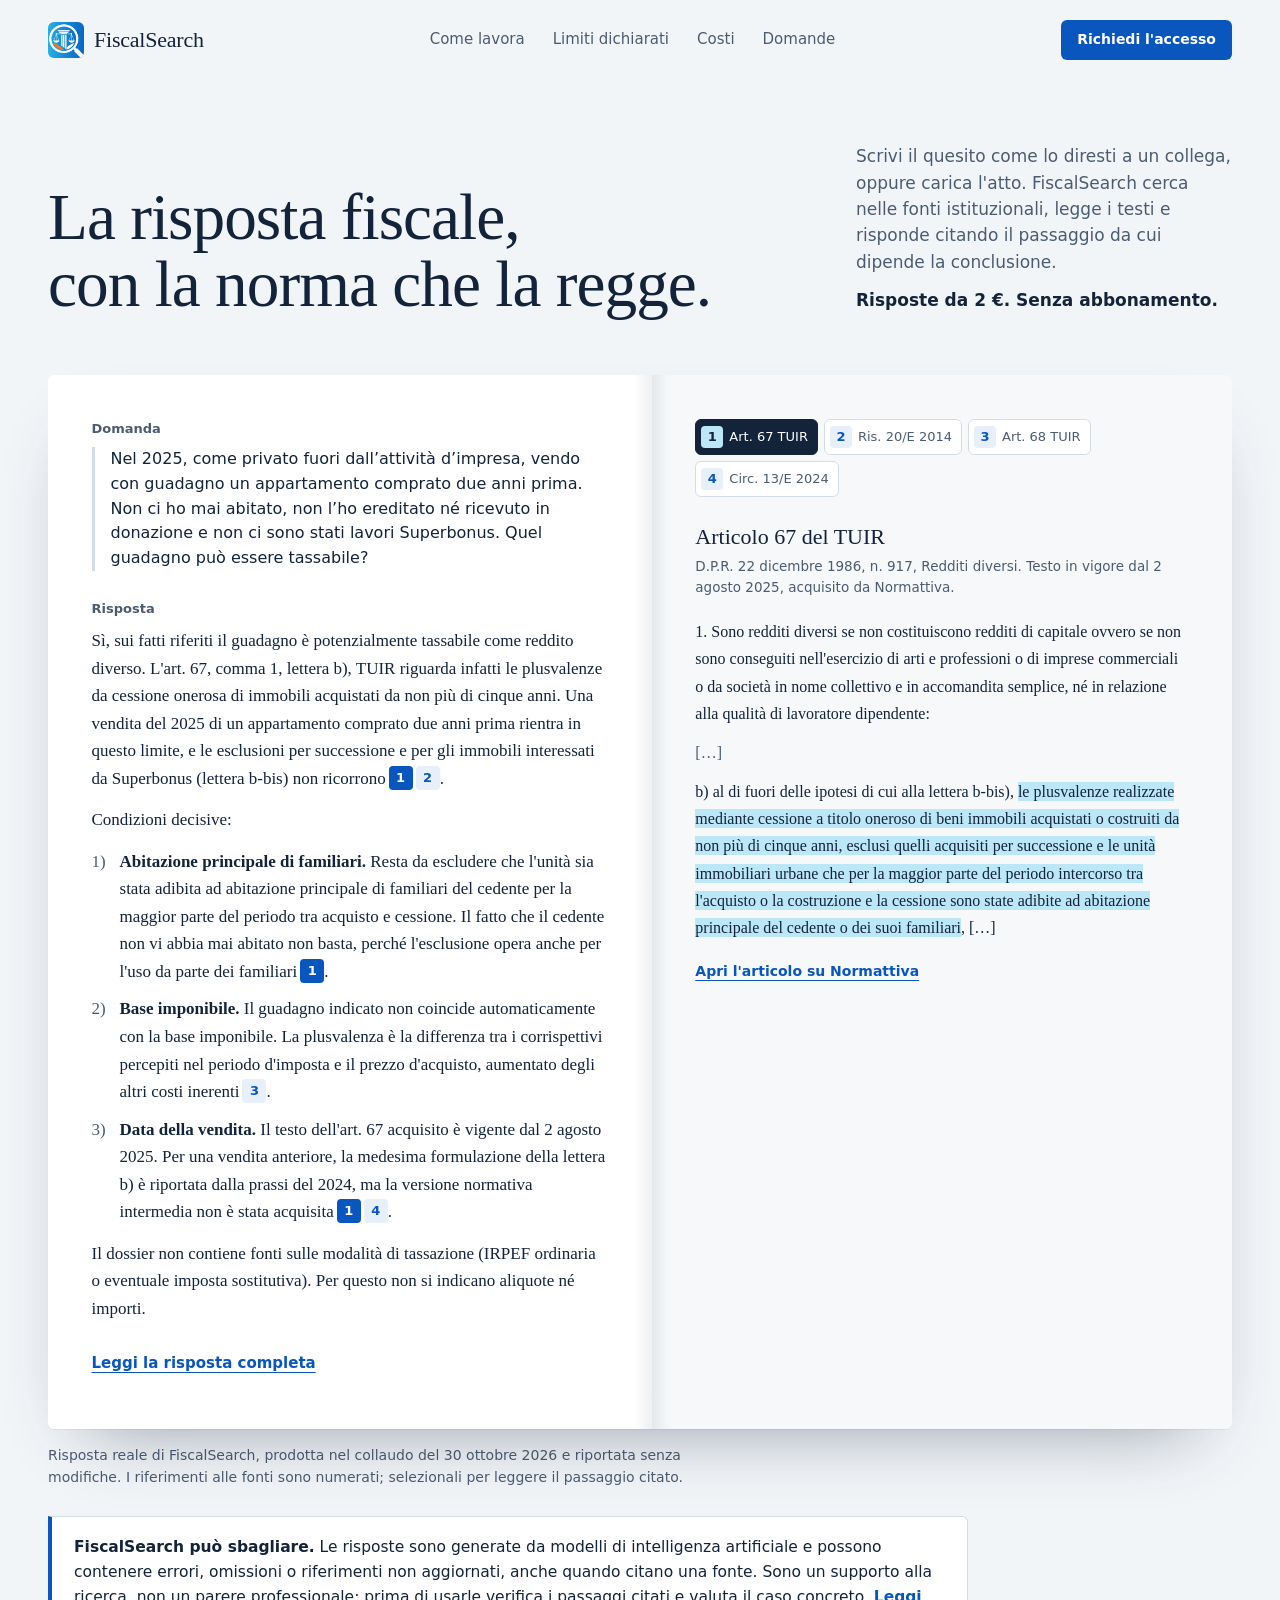
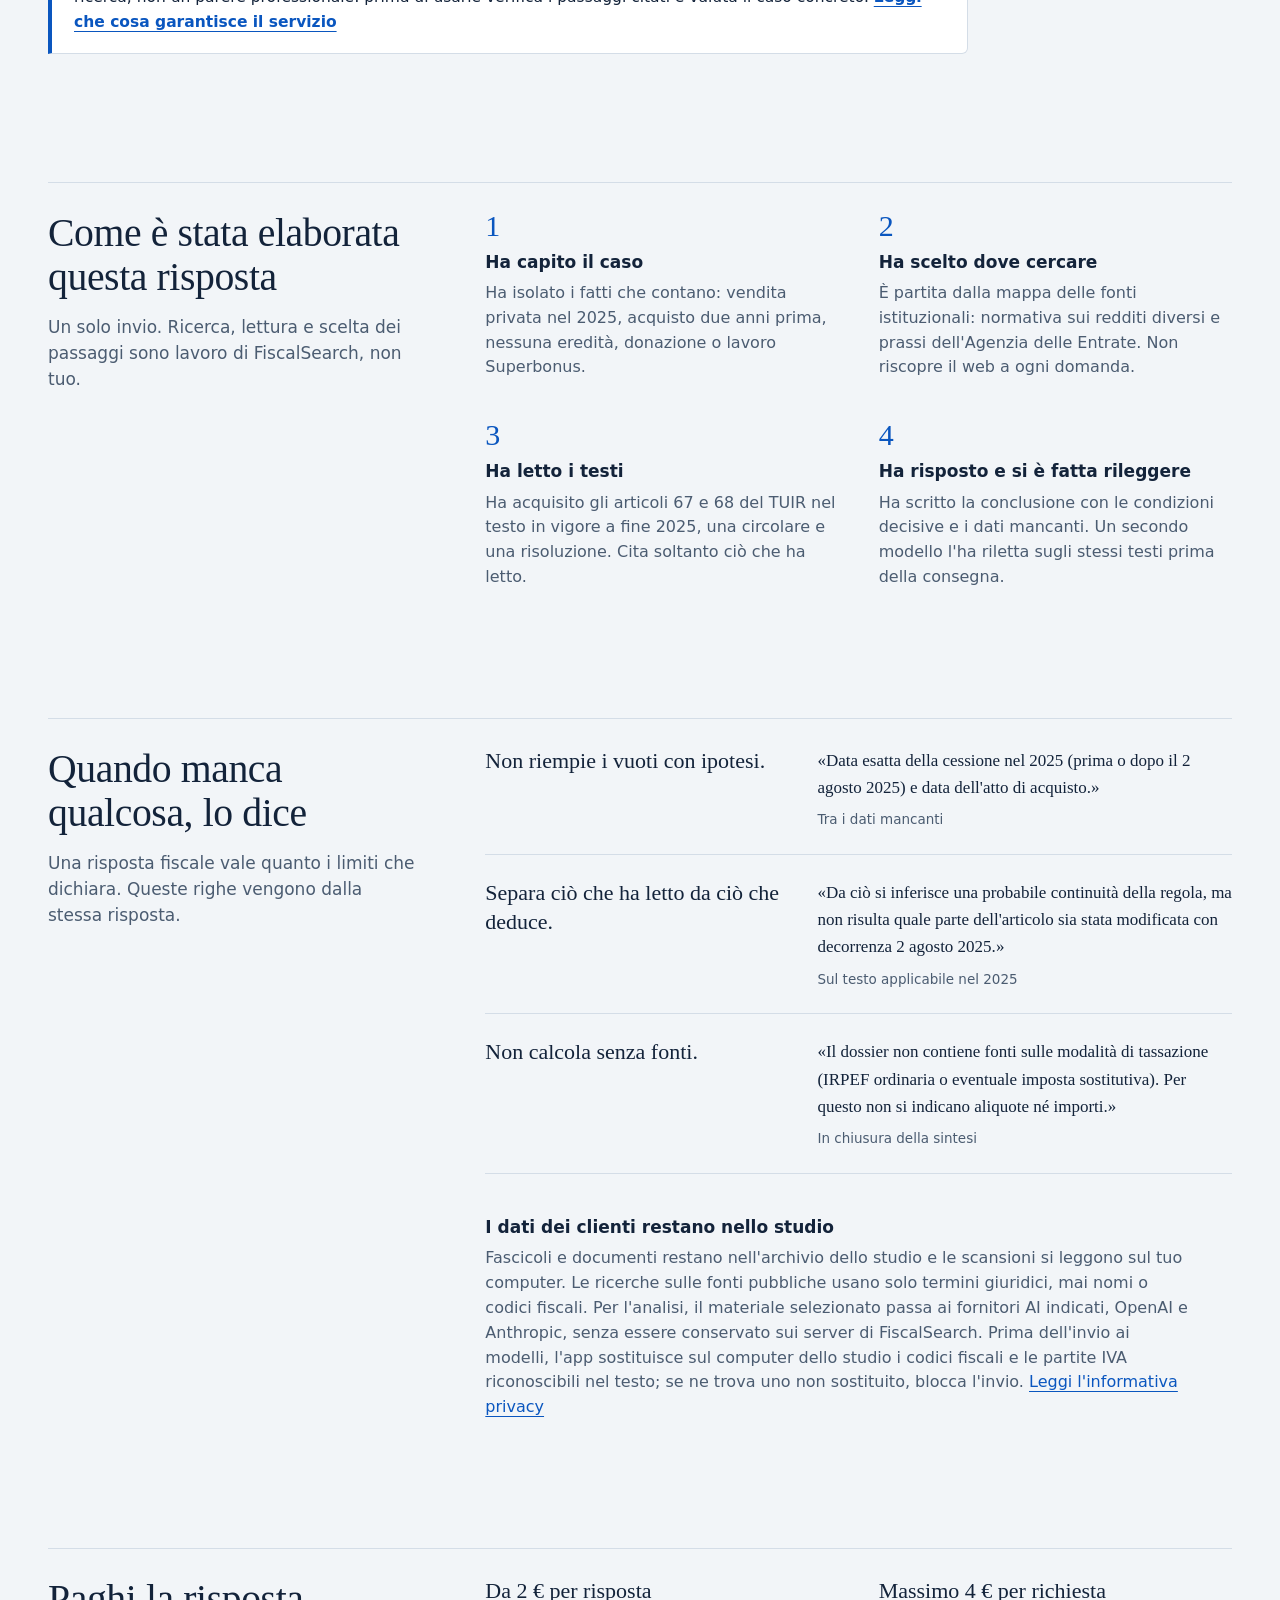
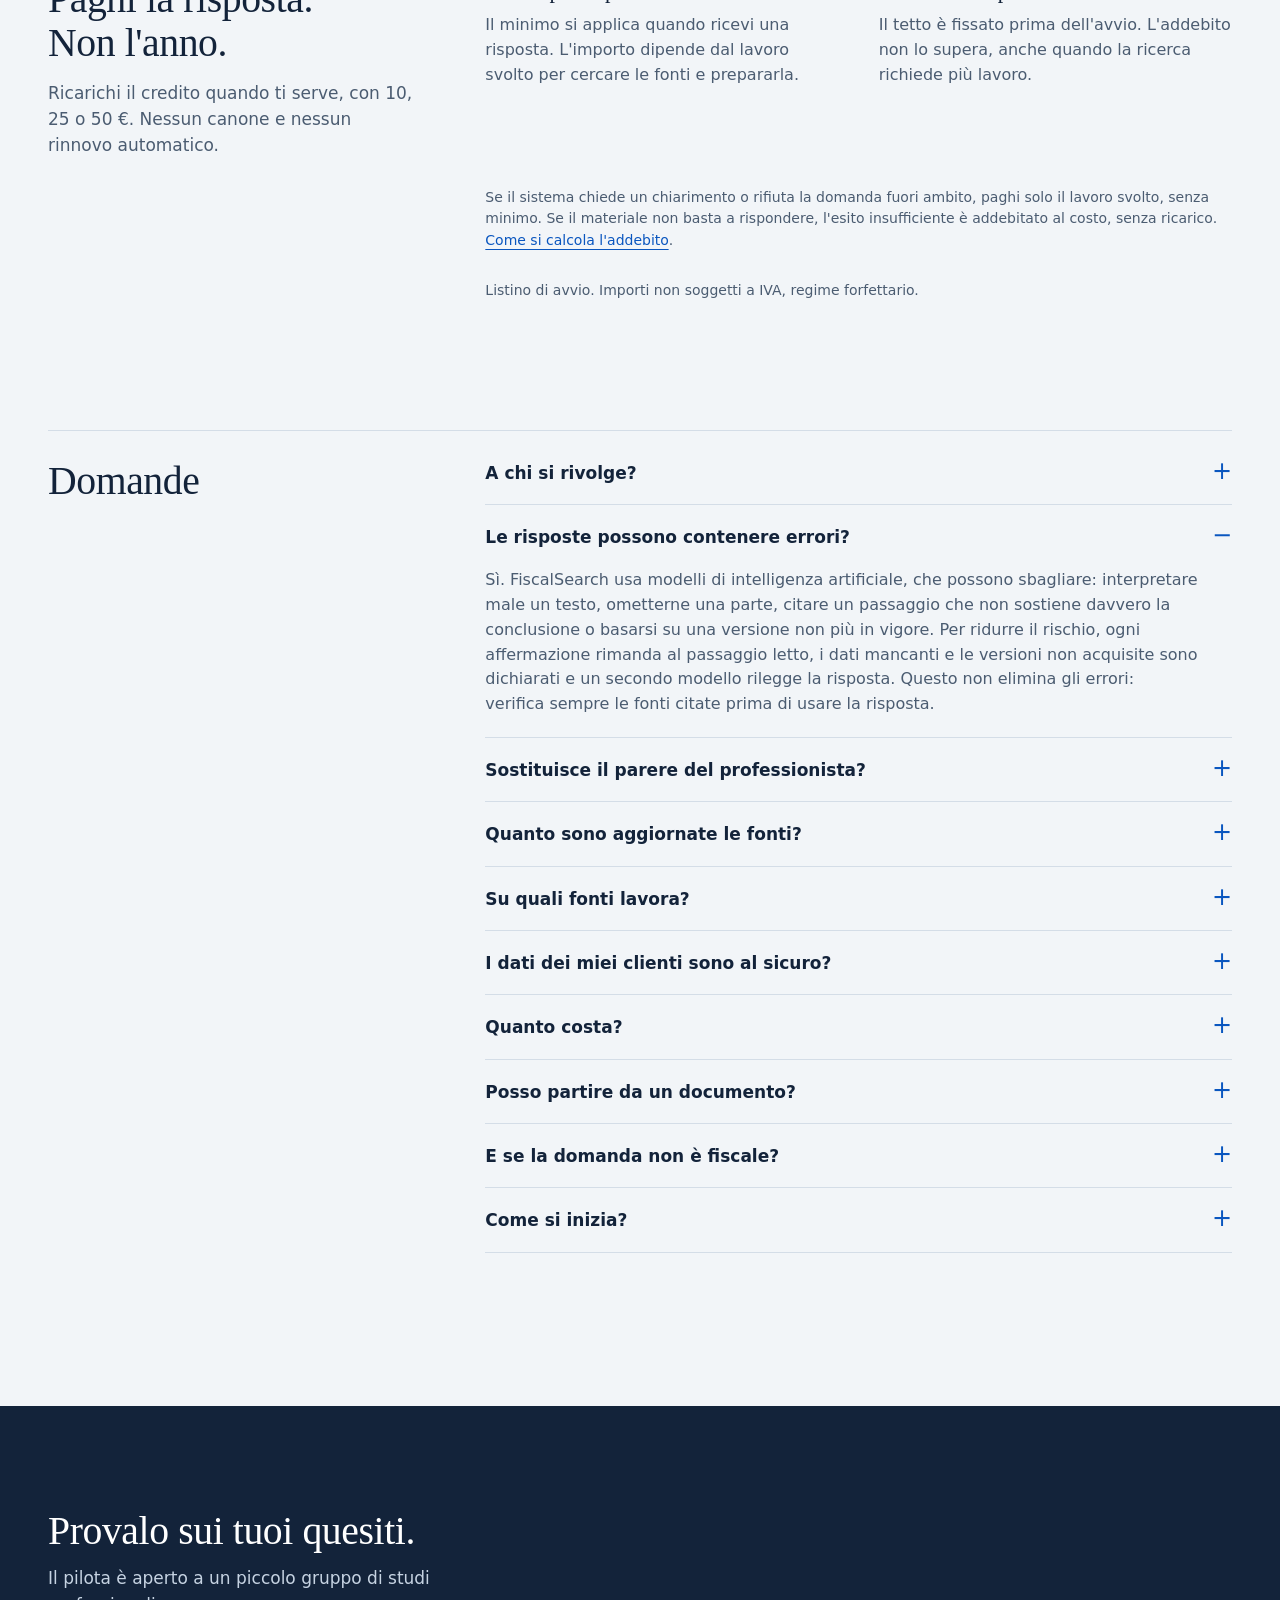
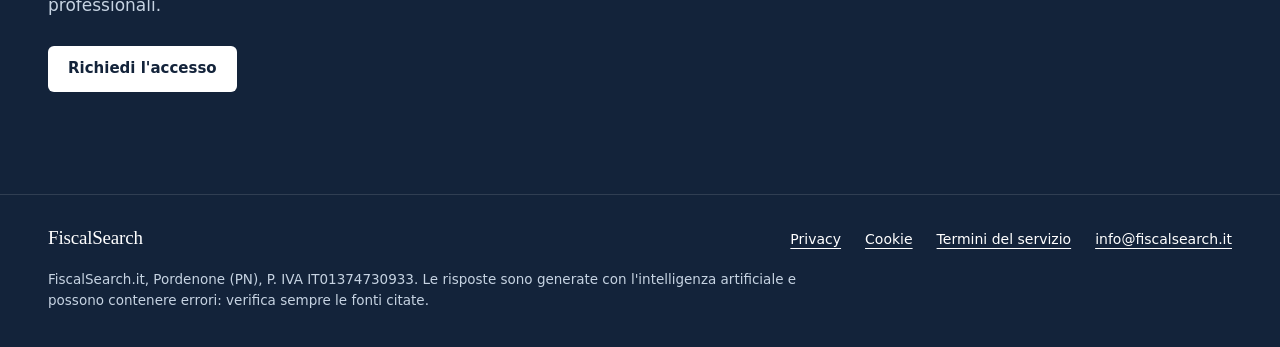
==== commit 3c813a0a: "Publish launch pricing and corrected business details" ====
--- a/index.html
+++ b/index.html
@@ -43,7 +43,7 @@
         <h1 id="hero-title">La risposta fiscale,<br> con la norma che la regge.</h1>
         <div class="hero-lede">
           <p>Scrivi il quesito come lo diresti a un collega, oppure carica l'atto. FiscalSearch cerca nelle fonti istituzionali, legge i testi e risponde citando il passaggio da cui dipende la conclusione.</p>
-          <p class="hero-price">Senza abbonamento: paghi la singola risposta.</p>
+          <p class="hero-price">Risposte da 2 €. Senza abbonamento.</p>
         </div>
       </div>
 
@@ -172,19 +172,20 @@
     <section class="section costs" id="costi" aria-labelledby="costs-title">
       <div class="section-intro">
         <h2 id="costs-title">Paghi la risposta. Non l'anno.</h2>
-        <p>FiscalSearch non ha canone. Acquisti credito quando ti serve e ogni richiesta consuma il lavoro che ha richiesto.</p>
+        <p>Ricarichi il credito quando ti serve, con 10, 25 o 50 €. Nessun canone e nessun rinnovo automatico.</p>
       </div>
       <div class="cost-facts">
         <div>
-          <h3>Una spesa massima stabilita prima</h3>
-          <p>Ogni richiesta parte con un tetto di spesa. L'addebito dipende dal lavoro effettivamente svolto e non supera mai quel tetto.</p>
-        </div>
-        <div>
-          <h3>Nessun rinnovo da disdire</h3>
-          <p>Il credito si ricarica con un pagamento singolo, quando decidi tu. Niente abbonamento, niente rinnovo automatico.</p>
-        </div>
-      </div>
-      <p class="cost-note">Il listino per risposta sarà pubblicato all'apertura del pilota.</p>
+          <h3>Da 2 € per risposta</h3>
+          <p>Il minimo si applica quando ricevi una risposta. L'importo dipende dal lavoro svolto per cercare le fonti e prepararla.</p>
+        </div>
+        <div>
+          <h3>Massimo 4 € per richiesta</h3>
+          <p>Il tetto è fissato prima dell'avvio. L'addebito non lo supera, anche quando la ricerca richiede più lavoro.</p>
+        </div>
+      </div>
+      <p class="cost-note">Se il sistema chiede un chiarimento o rifiuta la domanda fuori ambito, paghi solo il lavoro svolto, senza minimo. Se il materiale non basta a rispondere, l'esito insufficiente è addebitato al costo, senza ricarico. <a href="termini.html#addebiti">Come si calcola l'addebito</a>.</p>
+      <p class="cost-note">Listino di avvio. Importi non soggetti a IVA, regime forfettario.</p>
     </section>
 
     <section class="section faq" id="domande" aria-labelledby="faq-title">
@@ -218,7 +219,8 @@
         </details>
         <details name="faq">
           <summary>Quanto costa?</summary>
-          <p>Paghi a consumo, con credito prepagato e senza abbonamento. Ogni richiesta ha un tetto di spesa e l'addebito non lo supera mai; una richiesta che si interrompe prima di interrogare i modelli non costa nulla. Il listino sarà pubblicato all'apertura del pilota.</p>
+          <p>Ogni risposta parte da 2 €, con un tetto di 4 € per richiesta fissato prima dell'avvio. Ricarichi il credito con 10, 25 o 50 €, senza abbonamento né rinnovo automatico. Gli importi non sono soggetti a IVA, regime forfettario.</p>
+          <p>Il minimo non si applica se il sistema deve chiederti un chiarimento o la domanda è fuori ambito: resta addebitato il lavoro svolto. Se il materiale è insufficiente per rispondere, paghi il costo effettivo senza ricarico. Una richiesta che si interrompe prima di interrogare i modelli non costa nulla. <a href="termini.html#addebiti">Leggi le regole di addebito</a>.</p>
         </details>
         <details name="faq">
           <summary>Posso partire da un documento?</summary>
@@ -252,7 +254,7 @@
         <a href="mailto:info@fiscalsearch.it">info@fiscalsearch.it</a>
       </nav>
     </div>
-    <p class="footer-note">FiscalSearch.it, Pordenone (PN), P. IVA IT01374307933. Le risposte sono generate con l'intelligenza artificiale e possono contenere errori: verifica sempre le fonti citate.</p>
+    <p class="footer-note">FiscalSearch.it, Pordenone (PN), P. IVA IT01374730933. Le risposte sono generate con l'intelligenza artificiale e possono contenere errori: verifica sempre le fonti citate.</p>
   </footer>
 
   <dialog class="full-answer" id="risposta-completa" aria-labelledby="full-answer-title">
